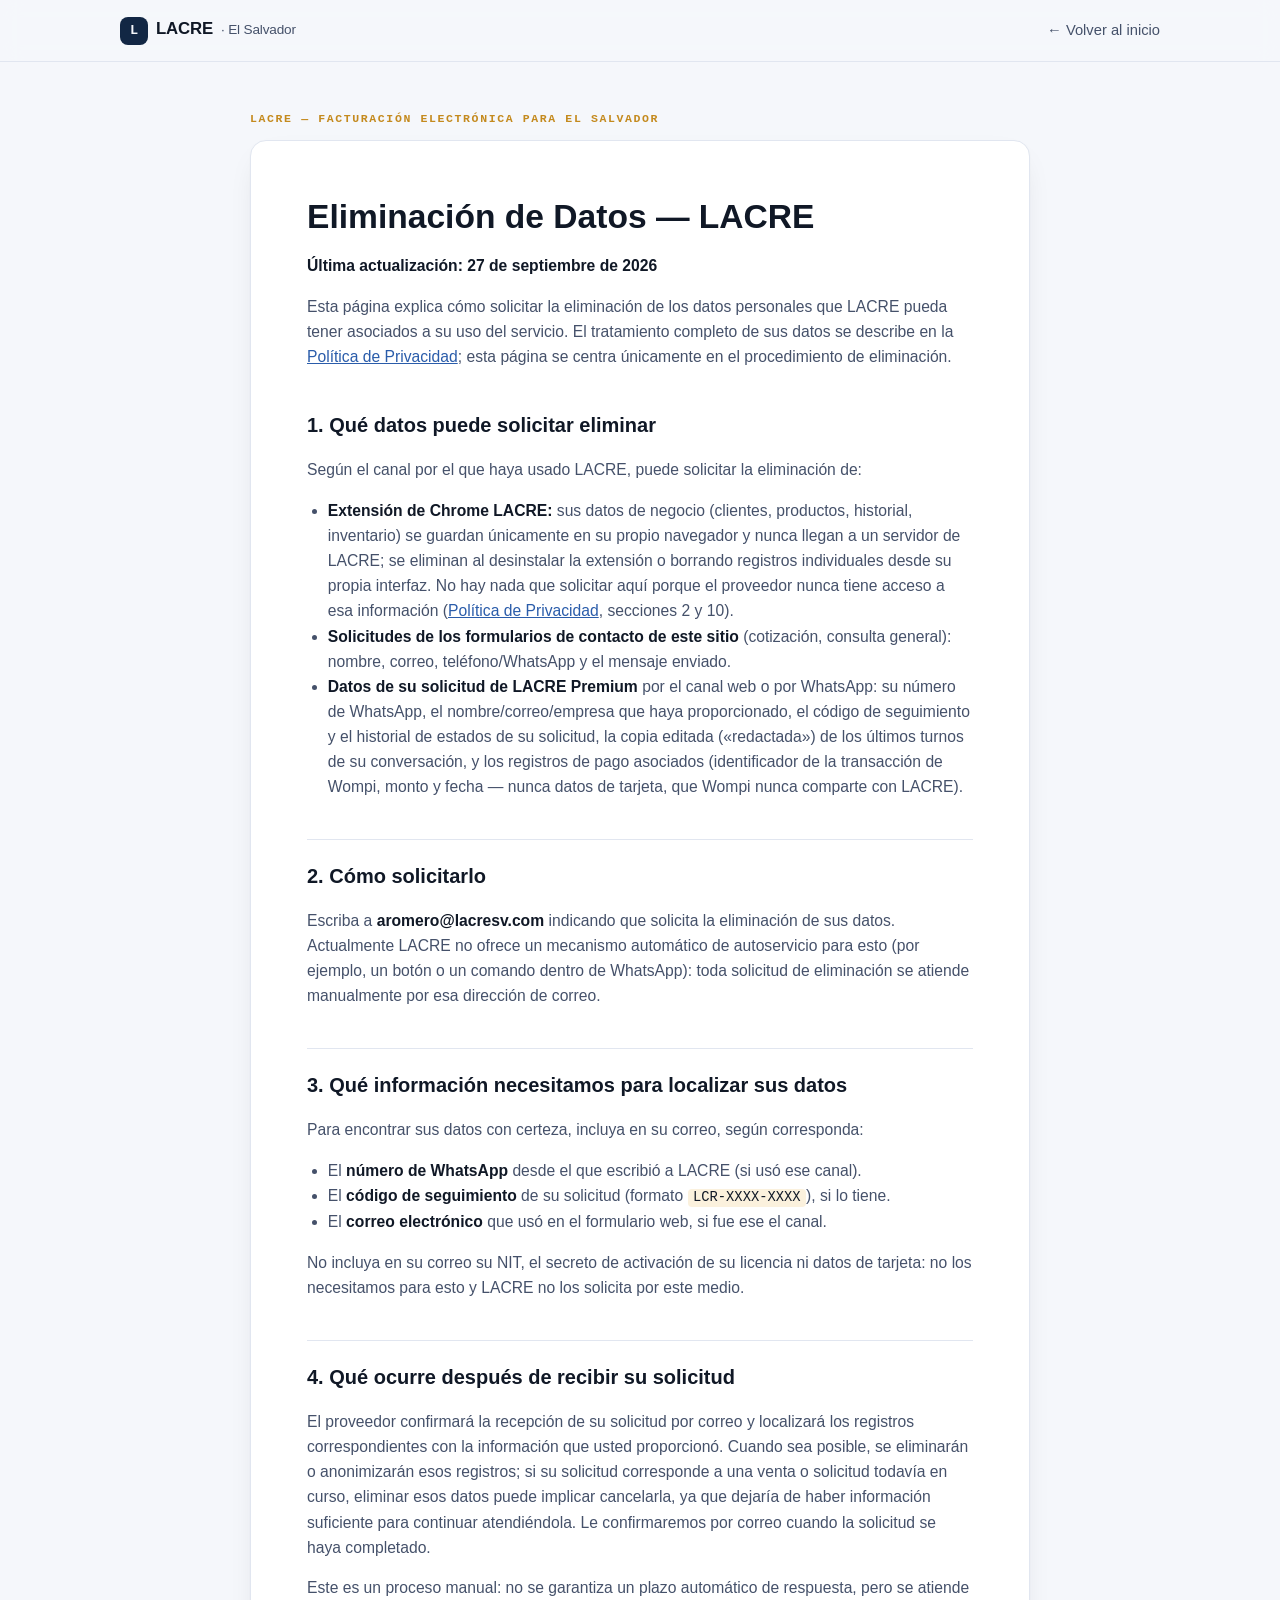
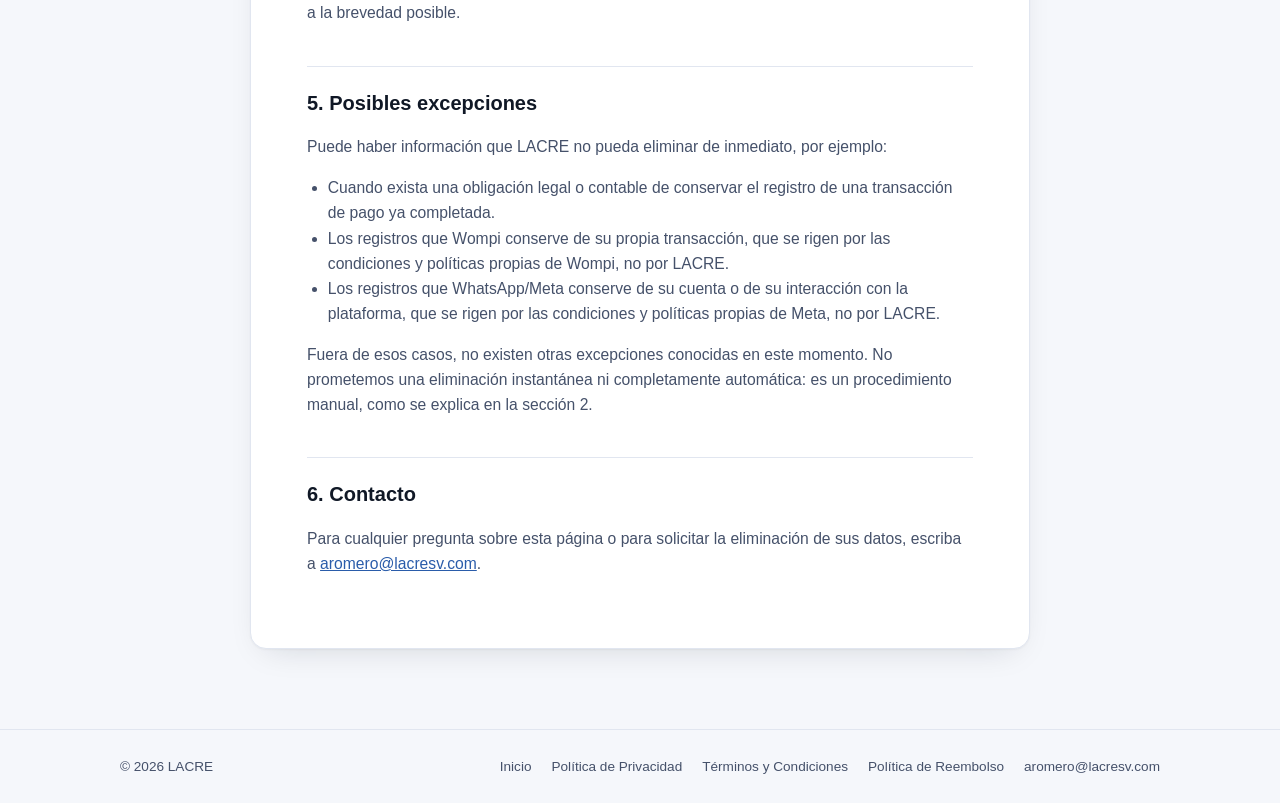
==== eliminacion-datos.html @ b7ddf74a "feat(legal): cubrir automatización comercial por WhatsApp en privacidad/términos y crear /eliminacio" ====
<!DOCTYPE html>
<html lang="es-SV">
<head>
<meta charset="UTF-8">
<meta name="viewport" content="width=device-width, initial-scale=1">
<title>Eliminación de Datos — LACRE</title>
<meta name="description" content="Cómo solicitar la eliminación de los datos personales que LACRE pueda tener asociados a su uso del servicio.">
<meta name="theme-color" content="#122744">
<meta http-equiv="Content-Security-Policy" content="default-src 'none'; style-src 'self' 'unsafe-inline'; img-src 'self' data:; form-action 'none'; base-uri 'none'">
<meta name="referrer" content="strict-origin-when-cross-origin">
<link rel="canonical" href="https://lacresv.com/eliminacion-datos">
<link rel="icon" href="/favicon.ico" sizes="any">
<link rel="icon" type="image/png" sizes="48x48" href="/assets/favicon-48x48.png">
<link rel="icon" type="image/png" sizes="96x96" href="/assets/favicon-96x96.png">
<link rel="icon" type="image/png" sizes="192x192" href="/assets/favicon-192x192.png">
<link rel="apple-touch-icon" href="/assets/apple-touch-icon.png">
<style>
  :root {
    --ink: #101826;
    --ink-soft: #45516A;
    --paper: #F5F7FB;
    --surface: #FFFFFF;
    --border: #E1E6F0;
    --primary: #122744;
    --primary-bright: #2A5CAA;
    --accent: #C48A1E;
    --accent-soft: #FBF1DD;
    --shadow: 0 1px 2px rgba(16, 24, 38, 0.04), 0 12px 32px -16px rgba(16, 24, 38, 0.18);
    --font-sans: -apple-system, BlinkMacSystemFont, "Segoe UI", Roboto, Helvetica, Arial, sans-serif;
    --font-mono: ui-monospace, "SFMono-Regular", Menlo, Consolas, "Liberation Mono", monospace;
  }
  @media (prefers-color-scheme: dark) {
    :root:not([data-theme="light"]) {
      --ink: #E8ECF4;
      --ink-soft: #A9B3C8;
      --paper: #0B1220;
      --surface: #121A2C;
      --border: #26314C;
      --primary: #DCE6F7;
      --primary-bright: #6FA1EA;
      --accent: #E3B65A;
      --accent-soft: #2A2313;
      --shadow: 0 1px 2px rgba(0, 0, 0, 0.3), 0 20px 40px -20px rgba(0, 0, 0, 0.6);
    }
  }
  * { box-sizing: border-box; }
  html { scroll-behavior: smooth; }
  html, body { margin: 0; padding: 0; }
  body {
    background: var(--paper);
    color: var(--ink);
    font-family: var(--font-sans);
    line-height: 1.6;
    -webkit-font-smoothing: antialiased;
  }
  a { color: var(--primary-bright); }

  header {
    position: sticky; top: 0; z-index: 20;
    background: color-mix(in srgb, var(--paper) 88%, transparent);
    backdrop-filter: saturate(140%) blur(10px);
    border-bottom: 1px solid var(--border);
  }
  .nav {
    display: flex; align-items: center; justify-content: space-between;
    gap: 16px; padding-block: 16px; max-width: 1120px; margin: 0 auto;
    padding-inline: clamp(20px, 5vw, 40px);
  }
  .brand {
    display: flex; align-items: baseline; gap: 8px;
    font-weight: 800; font-size: 1.05rem; letter-spacing: -0.01em;
    text-decoration: none; color: var(--ink);
  }
  .brand .mark {
    display: inline-flex; align-items: center; justify-content: center;
    width: 28px; height: 28px; border-radius: 8px;
    background: var(--primary); color: var(--paper);
    font-family: var(--font-mono); font-size: 0.85rem; font-weight: 700; flex: none;
  }
  .brand .tag { color: var(--ink-soft); font-weight: 500; font-size: 0.85rem; }
  .back-link { font-size: 0.92rem; color: var(--ink-soft); text-decoration: none; }
  .back-link:hover { color: var(--ink); }

  .legal-page { padding-block: 48px 80px; }
  .wrap { max-width: 860px; margin: 0 auto; padding-inline: clamp(20px, 5vw, 40px); }
  .eyebrow {
    font-family: var(--font-mono); font-size: 0.72rem; letter-spacing: 0.14em;
    text-transform: uppercase; color: var(--accent); font-weight: 600;
    display: block; margin-bottom: 12px;
  }
  .legal-card {
    background: var(--surface); border: 1px solid var(--border);
    border-radius: 16px; box-shadow: var(--shadow);
    padding: clamp(24px, 5vw, 56px);
  }
  .legal-card h1 { font-size: clamp(1.6rem, 4vw, 2.1rem); line-height: 1.2; margin: 0 0 8px; }
  .legal-card h2 { font-size: 1.25rem; margin: 40px 0 12px; padding-top: 20px; border-top: 1px solid var(--border); }
  .legal-card h2:first-of-type { border-top: none; padding-top: 0; }
  .legal-card p, .legal-card li { color: var(--ink-soft); font-size: 0.98rem; }
  .legal-card strong { color: var(--ink); }
  .legal-card code {
    background: var(--accent-soft); color: var(--ink); border-radius: 4px;
    padding: 0.1em 0.4em; font-family: var(--font-mono); font-size: 0.88em;
  }
  .legal-card table { width: 100%; border-collapse: collapse; margin: 16px 0; }
  .legal-card th, .legal-card td {
    border: 1px solid var(--border); padding: 10px 12px; text-align: left; font-size: 0.92rem;
  }
  .legal-card th { color: var(--ink); background: var(--paper); }
  .legal-card ul, .legal-card ol { padding-left: 1.3em; }
  .legal-card a { color: var(--primary-bright); }

  footer { border-top: 1px solid var(--border); padding-block: 26px; font-size: 0.85rem; color: var(--ink-soft); }
  .footer-inner {
    display: flex; justify-content: space-between; align-items: center;
    gap: 16px; flex-wrap: wrap; max-width: 1120px; margin: 0 auto;
    padding-inline: clamp(20px, 5vw, 40px);
  }
  .footer-links { display: flex; gap: 20px; flex-wrap: wrap; }
  .footer-links a { text-decoration: none; color: var(--ink-soft); }
  .footer-links a:hover { color: var(--ink); }

  @media (max-width: 560px) {
    .legal-card { border-radius: 12px; }
    .brand .tag { display: none; }
  }
</style>
</head>
<body>

<header>
  <div class="nav">
    <a class="brand" href="/">
      <span class="mark">L</span>
      LACRE
      <span class="tag">· El Salvador</span>
    </a>
    <a class="back-link" href="/">← Volver al inicio</a>
  </div>
</header>

<main class="legal-page">
  <div class="wrap">
    <span class="eyebrow">LACRE — Facturación electrónica para El Salvador</span>
    <div class="legal-card">

      <h1>Eliminación de Datos — LACRE</h1>
      <p><strong>Última actualización: 27 de septiembre de 2026</strong></p>

      <p>Esta página explica cómo solicitar la eliminación de los datos personales que LACRE pueda tener asociados a su uso del servicio. El tratamiento completo de sus datos se describe en la <a href="/privacidad">Política de Privacidad</a>; esta página se centra únicamente en el procedimiento de eliminación.</p>

      <h2>1. Qué datos puede solicitar eliminar</h2>
      <p>Según el canal por el que haya usado LACRE, puede solicitar la eliminación de:</p>
      <ul>
        <li><strong>Extensión de Chrome LACRE:</strong> sus datos de negocio (clientes, productos, historial, inventario) se guardan únicamente en su propio navegador y nunca llegan a un servidor de LACRE; se eliminan al desinstalar la extensión o borrando registros individuales desde su propia interfaz. No hay nada que solicitar aquí porque el proveedor nunca tiene acceso a esa información (<a href="/privacidad">Política de Privacidad</a>, secciones 2 y 10).</li>
        <li><strong>Solicitudes de los formularios de contacto de este sitio</strong> (cotización, consulta general): nombre, correo, teléfono/WhatsApp y el mensaje enviado.</li>
        <li><strong>Datos de su solicitud de LACRE Premium</strong> por el canal web o por WhatsApp: su número de WhatsApp, el nombre/correo/empresa que haya proporcionado, el código de seguimiento y el historial de estados de su solicitud, la copia editada («redactada») de los últimos turnos de su conversación, y los registros de pago asociados (identificador de la transacción de Wompi, monto y fecha — nunca datos de tarjeta, que Wompi nunca comparte con LACRE).</li>
      </ul>

      <h2>2. Cómo solicitarlo</h2>
      <p>Escriba a <strong>aromero@lacresv.com</strong> indicando que solicita la eliminación de sus datos. Actualmente LACRE no ofrece un mecanismo automático de autoservicio para esto (por ejemplo, un botón o un comando dentro de WhatsApp): toda solicitud de eliminación se atiende manualmente por esa dirección de correo.</p>

      <h2>3. Qué información necesitamos para localizar sus datos</h2>
      <p>Para encontrar sus datos con certeza, incluya en su correo, según corresponda:</p>
      <ul>
        <li>El <strong>número de WhatsApp</strong> desde el que escribió a LACRE (si usó ese canal).</li>
        <li>El <strong>código de seguimiento</strong> de su solicitud (formato <code>LCR-XXXX-XXXX</code>), si lo tiene.</li>
        <li>El <strong>correo electrónico</strong> que usó en el formulario web, si fue ese el canal.</li>
      </ul>
      <p>No incluya en su correo su NIT, el secreto de activación de su licencia ni datos de tarjeta: no los necesitamos para esto y LACRE no los solicita por este medio.</p>

      <h2>4. Qué ocurre después de recibir su solicitud</h2>
      <p>El proveedor confirmará la recepción de su solicitud por correo y localizará los registros correspondientes con la información que usted proporcionó. Cuando sea posible, se eliminarán o anonimizarán esos registros; si su solicitud corresponde a una venta o solicitud todavía en curso, eliminar esos datos puede implicar cancelarla, ya que dejaría de haber información suficiente para continuar atendiéndola. Le confirmaremos por correo cuando la solicitud se haya completado.</p>
      <p>Este es un proceso manual: no se garantiza un plazo automático de respuesta, pero se atiende a la brevedad posible.</p>

      <h2>5. Posibles excepciones</h2>
      <p>Puede haber información que LACRE no pueda eliminar de inmediato, por ejemplo:</p>
      <ul>
        <li>Cuando exista una obligación legal o contable de conservar el registro de una transacción de pago ya completada.</li>
        <li>Los registros que Wompi conserve de su propia transacción, que se rigen por las condiciones y políticas propias de Wompi, no por LACRE.</li>
        <li>Los registros que WhatsApp/Meta conserve de su cuenta o de su interacción con la plataforma, que se rigen por las condiciones y políticas propias de Meta, no por LACRE.</li>
      </ul>
      <p>Fuera de esos casos, no existen otras excepciones conocidas en este momento. No prometemos una eliminación instantánea ni completamente automática: es un procedimiento manual, como se explica en la sección 2.</p>

      <h2>6. Contacto</h2>
      <p>Para cualquier pregunta sobre esta página o para solicitar la eliminación de sus datos, escriba a <a href="mailto:aromero@lacresv.com">aromero@lacresv.com</a>.</p>

    </div>
  </div>
</main>

<footer>
  <div class="footer-inner">
    <span>© 2026 LACRE</span>
    <div class="footer-links">
      <a href="/">Inicio</a>
      <a href="/privacidad">Política de Privacidad</a>
      <a href="/terminos">Términos y Condiciones</a>
      <a href="/reembolso">Política de Reembolso</a>
      <a href="mailto:aromero@lacresv.com">aromero@lacresv.com</a>
    </div>
  </div>
</footer>

</body>
</html>
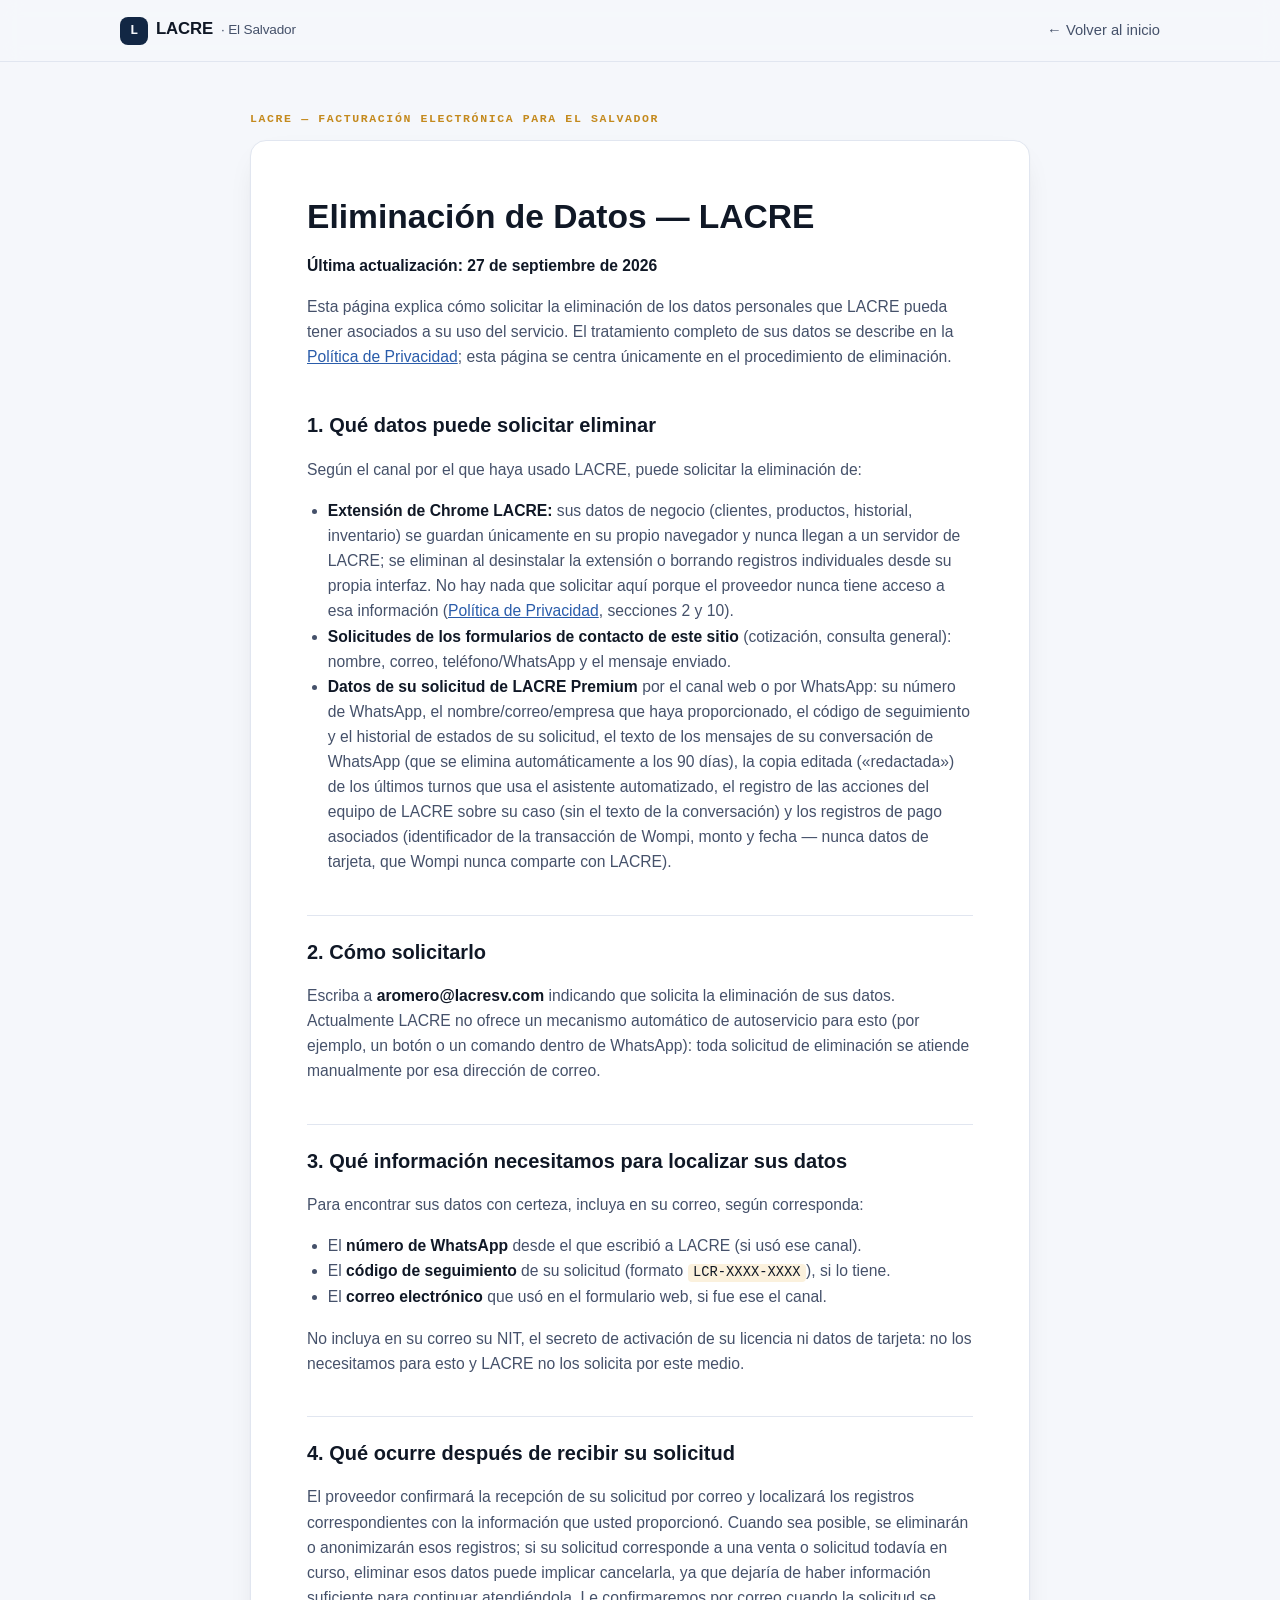
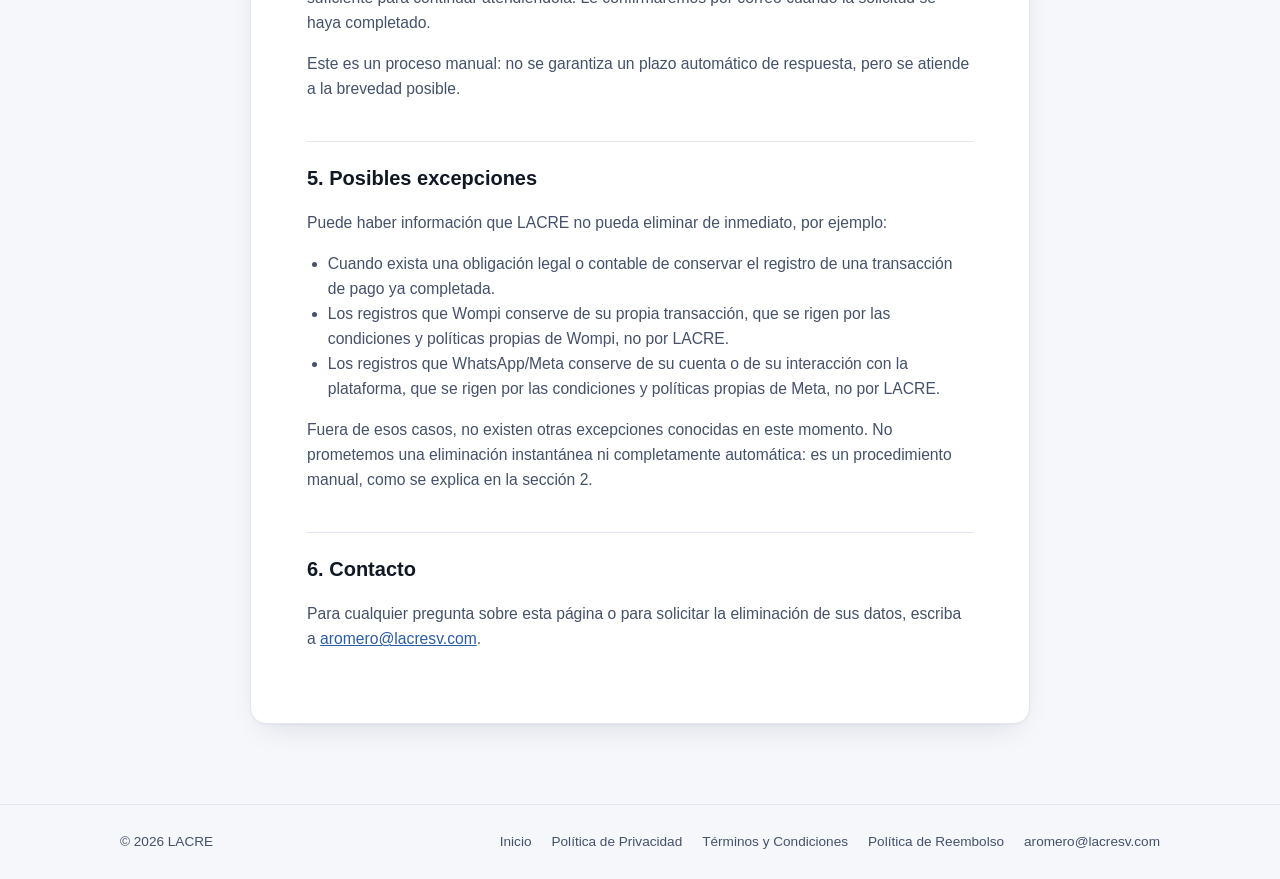
==== commit 08ad7da3: "docs(privacidad): politica actualizada para el Centro de Atencion (Fase 2 / 2.1) -- BORRADOR NO PUBL" ====
--- a/eliminacion-datos.html
+++ b/eliminacion-datos.html
@@ -154,7 +154,7 @@
       <ul>
         <li><strong>Extensión de Chrome LACRE:</strong> sus datos de negocio (clientes, productos, historial, inventario) se guardan únicamente en su propio navegador y nunca llegan a un servidor de LACRE; se eliminan al desinstalar la extensión o borrando registros individuales desde su propia interfaz. No hay nada que solicitar aquí porque el proveedor nunca tiene acceso a esa información (<a href="/privacidad">Política de Privacidad</a>, secciones 2 y 10).</li>
         <li><strong>Solicitudes de los formularios de contacto de este sitio</strong> (cotización, consulta general): nombre, correo, teléfono/WhatsApp y el mensaje enviado.</li>
-        <li><strong>Datos de su solicitud de LACRE Premium</strong> por el canal web o por WhatsApp: su número de WhatsApp, el nombre/correo/empresa que haya proporcionado, el código de seguimiento y el historial de estados de su solicitud, la copia editada («redactada») de los últimos turnos de su conversación, y los registros de pago asociados (identificador de la transacción de Wompi, monto y fecha — nunca datos de tarjeta, que Wompi nunca comparte con LACRE).</li>
+        <li><strong>Datos de su solicitud de LACRE Premium</strong> por el canal web o por WhatsApp: su número de WhatsApp, el nombre/correo/empresa que haya proporcionado, el código de seguimiento y el historial de estados de su solicitud, el texto de los mensajes de su conversación de WhatsApp (que se elimina automáticamente a los 90 días), la copia editada («redactada») de los últimos turnos que usa el asistente automatizado, el registro de las acciones del equipo de LACRE sobre su caso (sin el texto de la conversación) y los registros de pago asociados (identificador de la transacción de Wompi, monto y fecha — nunca datos de tarjeta, que Wompi nunca comparte con LACRE).</li>
       </ul>
 
       <h2>2. Cómo solicitarlo</h2>
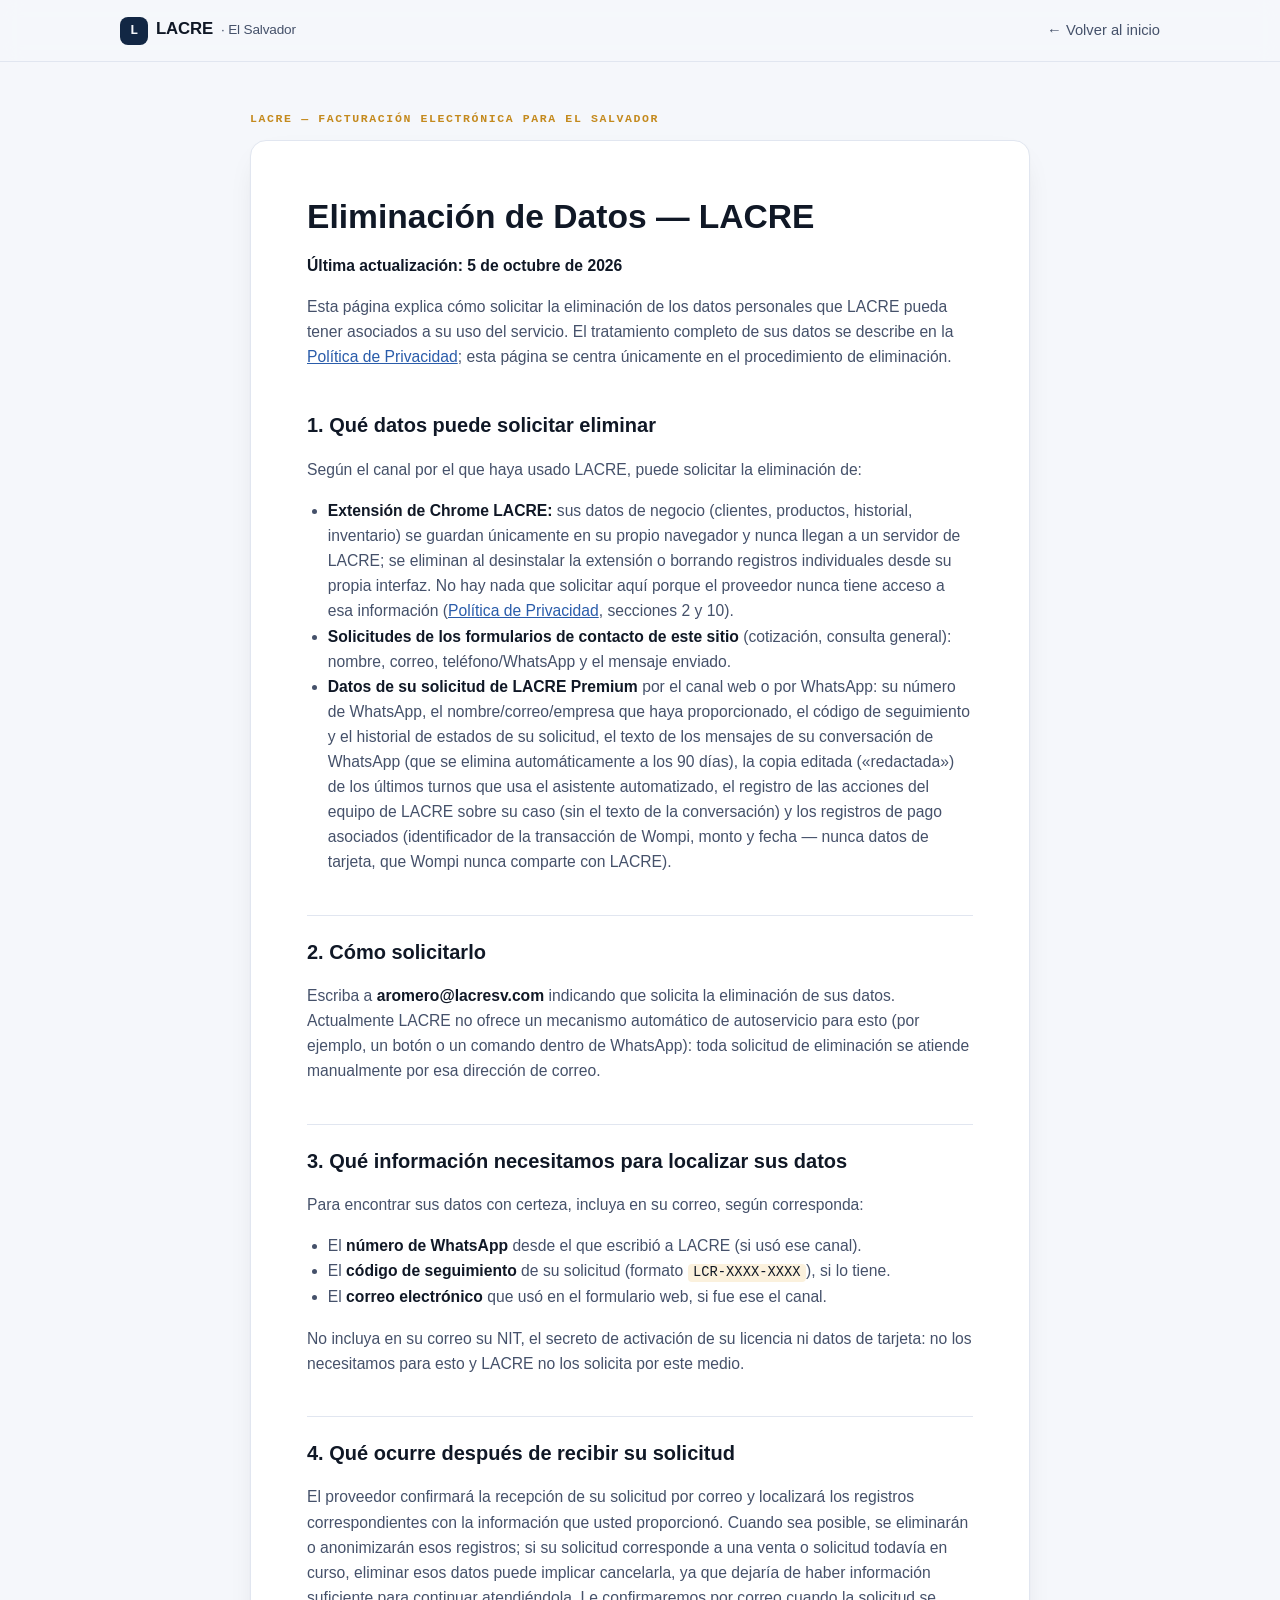
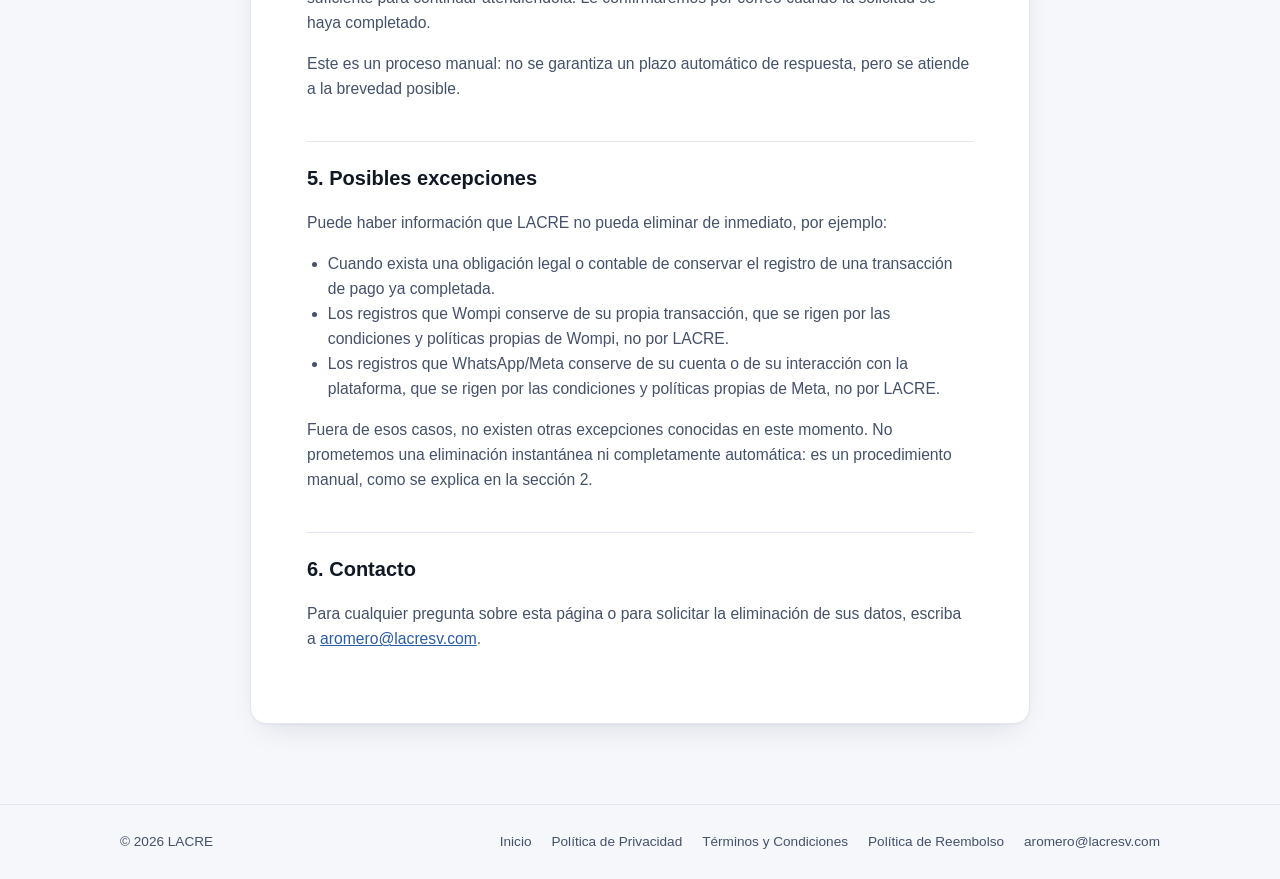
==== commit 579780b2: "docs(privacidad): politica de privacidad actualizada para el Centro de Atencion (5 de octubre de 202" ====
--- a/eliminacion-datos.html
+++ b/eliminacion-datos.html
@@ -145,7 +145,7 @@
     <div class="legal-card">
 
       <h1>Eliminación de Datos — LACRE</h1>
-      <p><strong>Última actualización: 27 de septiembre de 2026</strong></p>
+      <p><strong>Última actualización: 5 de octubre de 2026</strong></p>
 
       <p>Esta página explica cómo solicitar la eliminación de los datos personales que LACRE pueda tener asociados a su uso del servicio. El tratamiento completo de sus datos se describe en la <a href="/privacidad">Política de Privacidad</a>; esta página se centra únicamente en el procedimiento de eliminación.</p>
 
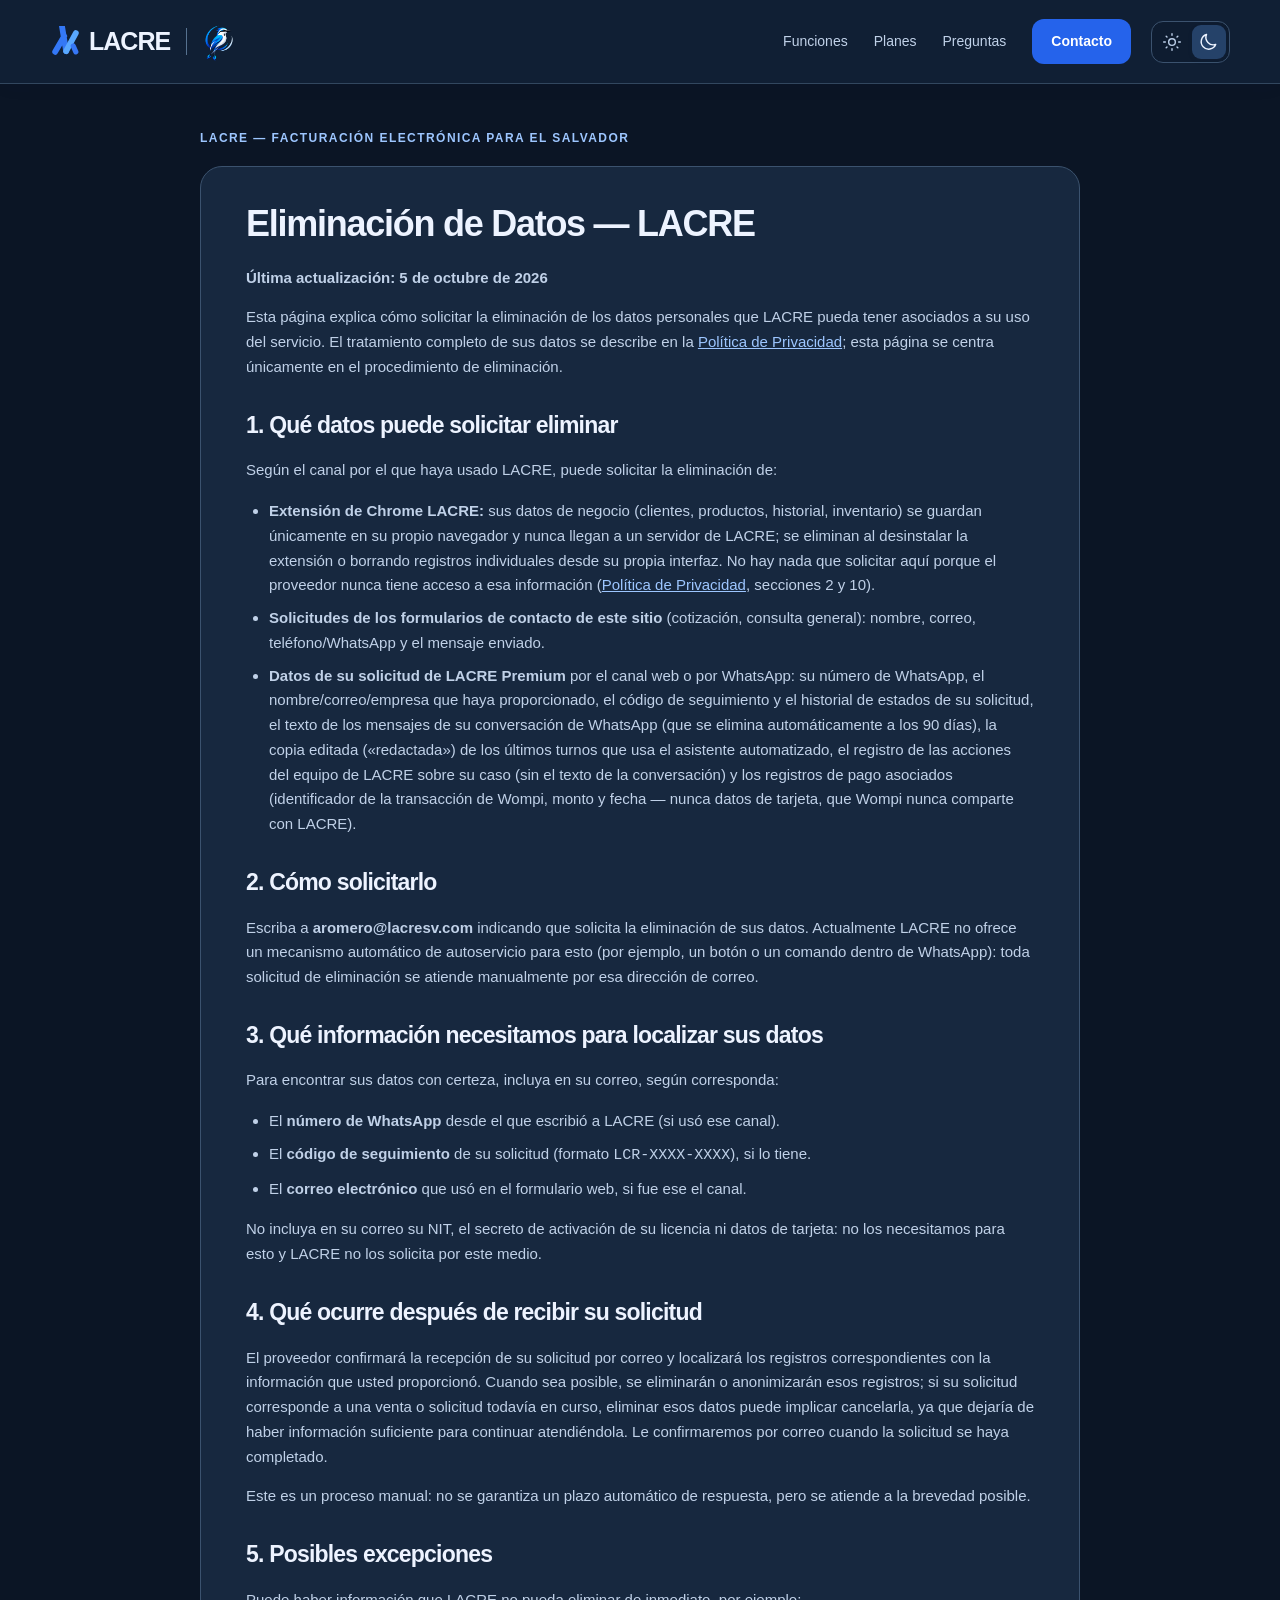
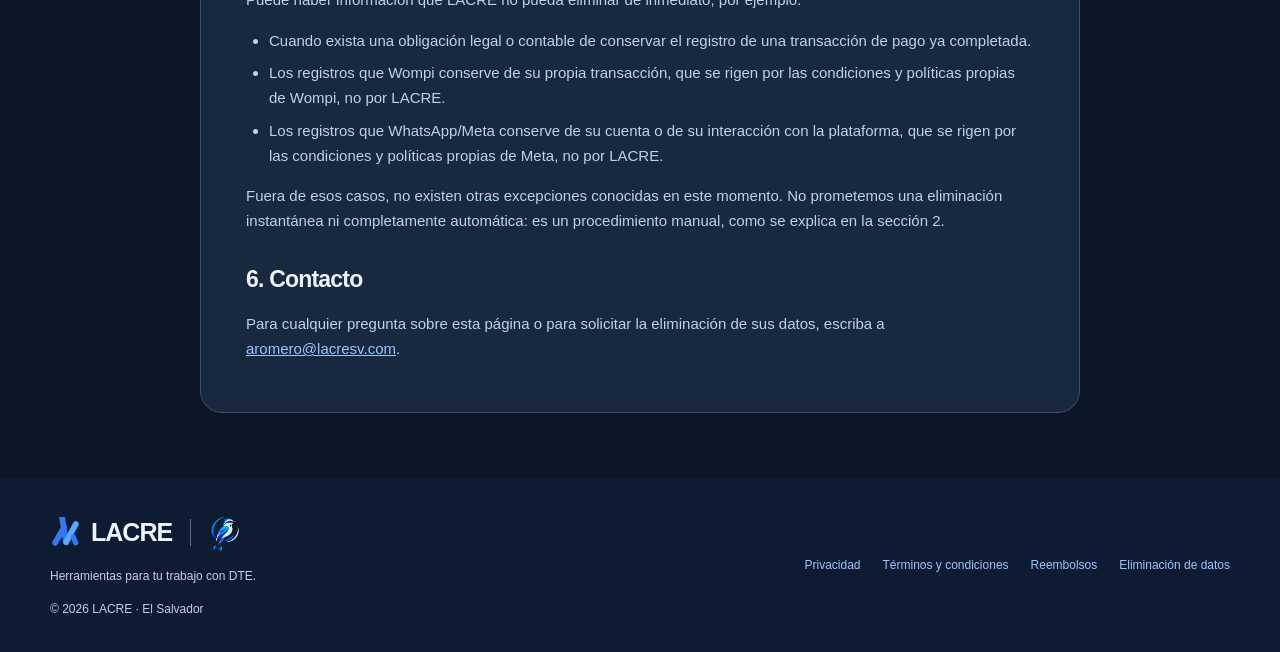
==== commit 3328197d: "Redesign LACRE website and add WhatsApp consultation continuation" ====
--- a/eliminacion-datos.html
+++ b/eliminacion-datos.html
@@ -1,12 +1,10 @@
-<!DOCTYPE html>
-<html lang="es-SV">
-<head>
+<!doctype html><html lang="es-SV" data-theme="dark"><head>
 <meta charset="UTF-8">
 <meta name="viewport" content="width=device-width, initial-scale=1">
 <title>Eliminación de Datos — LACRE</title>
 <meta name="description" content="Cómo solicitar la eliminación de los datos personales que LACRE pueda tener asociados a su uso del servicio.">
 <meta name="theme-color" content="#122744">
-<meta http-equiv="Content-Security-Policy" content="default-src 'none'; style-src 'self' 'unsafe-inline'; img-src 'self' data:; form-action 'none'; base-uri 'none'">
+
 <meta name="referrer" content="strict-origin-when-cross-origin">
 <link rel="canonical" href="https://lacresv.com/eliminacion-datos">
 <link rel="icon" href="/favicon.ico" sizes="any">
@@ -14,132 +12,10 @@
 <link rel="icon" type="image/png" sizes="96x96" href="/assets/favicon-96x96.png">
 <link rel="icon" type="image/png" sizes="192x192" href="/assets/favicon-192x192.png">
 <link rel="apple-touch-icon" href="/assets/apple-touch-icon.png">
-<style>
-  :root {
-    --ink: #101826;
-    --ink-soft: #45516A;
-    --paper: #F5F7FB;
-    --surface: #FFFFFF;
-    --border: #E1E6F0;
-    --primary: #122744;
-    --primary-bright: #2A5CAA;
-    --accent: #C48A1E;
-    --accent-soft: #FBF1DD;
-    --shadow: 0 1px 2px rgba(16, 24, 38, 0.04), 0 12px 32px -16px rgba(16, 24, 38, 0.18);
-    --font-sans: -apple-system, BlinkMacSystemFont, "Segoe UI", Roboto, Helvetica, Arial, sans-serif;
-    --font-mono: ui-monospace, "SFMono-Regular", Menlo, Consolas, "Liberation Mono", monospace;
-  }
-  @media (prefers-color-scheme: dark) {
-    :root:not([data-theme="light"]) {
-      --ink: #E8ECF4;
-      --ink-soft: #A9B3C8;
-      --paper: #0B1220;
-      --surface: #121A2C;
-      --border: #26314C;
-      --primary: #DCE6F7;
-      --primary-bright: #6FA1EA;
-      --accent: #E3B65A;
-      --accent-soft: #2A2313;
-      --shadow: 0 1px 2px rgba(0, 0, 0, 0.3), 0 20px 40px -20px rgba(0, 0, 0, 0.6);
-    }
-  }
-  * { box-sizing: border-box; }
-  html { scroll-behavior: smooth; }
-  html, body { margin: 0; padding: 0; }
-  body {
-    background: var(--paper);
-    color: var(--ink);
-    font-family: var(--font-sans);
-    line-height: 1.6;
-    -webkit-font-smoothing: antialiased;
-  }
-  a { color: var(--primary-bright); }
 
-  header {
-    position: sticky; top: 0; z-index: 20;
-    background: color-mix(in srgb, var(--paper) 88%, transparent);
-    backdrop-filter: saturate(140%) blur(10px);
-    border-bottom: 1px solid var(--border);
-  }
-  .nav {
-    display: flex; align-items: center; justify-content: space-between;
-    gap: 16px; padding-block: 16px; max-width: 1120px; margin: 0 auto;
-    padding-inline: clamp(20px, 5vw, 40px);
-  }
-  .brand {
-    display: flex; align-items: baseline; gap: 8px;
-    font-weight: 800; font-size: 1.05rem; letter-spacing: -0.01em;
-    text-decoration: none; color: var(--ink);
-  }
-  .brand .mark {
-    display: inline-flex; align-items: center; justify-content: center;
-    width: 28px; height: 28px; border-radius: 8px;
-    background: var(--primary); color: var(--paper);
-    font-family: var(--font-mono); font-size: 0.85rem; font-weight: 700; flex: none;
-  }
-  .brand .tag { color: var(--ink-soft); font-weight: 500; font-size: 0.85rem; }
-  .back-link { font-size: 0.92rem; color: var(--ink-soft); text-decoration: none; }
-  .back-link:hover { color: var(--ink); }
 
-  .legal-page { padding-block: 48px 80px; }
-  .wrap { max-width: 860px; margin: 0 auto; padding-inline: clamp(20px, 5vw, 40px); }
-  .eyebrow {
-    font-family: var(--font-mono); font-size: 0.72rem; letter-spacing: 0.14em;
-    text-transform: uppercase; color: var(--accent); font-weight: 600;
-    display: block; margin-bottom: 12px;
-  }
-  .legal-card {
-    background: var(--surface); border: 1px solid var(--border);
-    border-radius: 16px; box-shadow: var(--shadow);
-    padding: clamp(24px, 5vw, 56px);
-  }
-  .legal-card h1 { font-size: clamp(1.6rem, 4vw, 2.1rem); line-height: 1.2; margin: 0 0 8px; }
-  .legal-card h2 { font-size: 1.25rem; margin: 40px 0 12px; padding-top: 20px; border-top: 1px solid var(--border); }
-  .legal-card h2:first-of-type { border-top: none; padding-top: 0; }
-  .legal-card p, .legal-card li { color: var(--ink-soft); font-size: 0.98rem; }
-  .legal-card strong { color: var(--ink); }
-  .legal-card code {
-    background: var(--accent-soft); color: var(--ink); border-radius: 4px;
-    padding: 0.1em 0.4em; font-family: var(--font-mono); font-size: 0.88em;
-  }
-  .legal-card table { width: 100%; border-collapse: collapse; margin: 16px 0; }
-  .legal-card th, .legal-card td {
-    border: 1px solid var(--border); padding: 10px 12px; text-align: left; font-size: 0.92rem;
-  }
-  .legal-card th { color: var(--ink); background: var(--paper); }
-  .legal-card ul, .legal-card ol { padding-left: 1.3em; }
-  .legal-card a { color: var(--primary-bright); }
-
-  footer { border-top: 1px solid var(--border); padding-block: 26px; font-size: 0.85rem; color: var(--ink-soft); }
-  .footer-inner {
-    display: flex; justify-content: space-between; align-items: center;
-    gap: 16px; flex-wrap: wrap; max-width: 1120px; margin: 0 auto;
-    padding-inline: clamp(20px, 5vw, 40px);
-  }
-  .footer-links { display: flex; gap: 20px; flex-wrap: wrap; }
-  .footer-links a { text-decoration: none; color: var(--ink-soft); }
-  .footer-links a:hover { color: var(--ink); }
-
-  @media (max-width: 560px) {
-    .legal-card { border-radius: 12px; }
-    .brand .tag { display: none; }
-  }
-</style>
-</head>
-<body>
-
-<header>
-  <div class="nav">
-    <a class="brand" href="/">
-      <span class="mark">L</span>
-      LACRE
-      <span class="tag">· El Salvador</span>
-    </a>
-    <a class="back-link" href="/">← Volver al inicio</a>
-  </div>
-</header>
-
-<main class="legal-page">
+<meta http-equiv="Content-Security-Policy" content="default-src 'none'; script-src 'self'; style-src 'self'; img-src 'self' data:; connect-src https://lacre-contacto.panel-dte-oauth.workers.dev https://lacre-ventas.panel-dte-oauth.workers.dev; form-action 'self'; base-uri 'none'">
+<link rel="stylesheet" href="/assets/lacre-site.css"></head><body><header><div class="wrap nav"><a class="brand" href="/"><img class="brand-mark" src="/assets/lacre-mark.svg" alt=""><span>LACRE</span><span class="brand-divider" aria-hidden="true"></span><img class="brand-bird" src="/assets/torogoz.png" alt="Torogoz, identidad salvadoreña de LACRE"></a><nav aria-label="Principal"><a href="/#funciones">Funciones</a><a href="/#planes">Planes</a><a href="/#preguntas">Preguntas</a><a class="btn small" href="/#contacto">Contacto</a></nav><div class="theme-controls" role="group" aria-label="Tema de la página"><button type="button" data-theme-choice="light" aria-label="Tema claro" title="Tema claro" aria-pressed="true"><svg viewBox="0 0 24 24" fill="none" stroke="currentColor" stroke-width="1.7" stroke-linecap="round" stroke-linejoin="round" aria-hidden="true"><circle cx="12" cy="12" r="4"/><path d="M12 2v2M12 20v2M2 12h2M20 12h2M5 5l1 1M18 18l1 1M5 19l1-1M18 6l1-1"/></svg></button><button type="button" data-theme-choice="dark" aria-label="Tema oscuro" title="Tema oscuro" aria-pressed="false"><svg viewBox="0 0 24 24" fill="none" stroke="currentColor" stroke-width="1.7" stroke-linecap="round" stroke-linejoin="round" aria-hidden="true"><path d="M20 15A9 9 0 0 1 9 3a9 9 0 1 0 11 12Z"/></svg></button></div></div></header><main class="legal-page">
   <div class="wrap">
     <span class="eyebrow">LACRE — Facturación electrónica para El Salvador</span>
     <div class="legal-card">
@@ -187,20 +63,4 @@
 
     </div>
   </div>
-</main>
-
-<footer>
-  <div class="footer-inner">
-    <span>© 2026 LACRE</span>
-    <div class="footer-links">
-      <a href="/">Inicio</a>
-      <a href="/privacidad">Política de Privacidad</a>
-      <a href="/terminos">Términos y Condiciones</a>
-      <a href="/reembolso">Política de Reembolso</a>
-      <a href="mailto:aromero@lacresv.com">aromero@lacresv.com</a>
-    </div>
-  </div>
-</footer>
-
-</body>
-</html>
+</main><footer><div class="wrap foot"><a class="brand" href="/"><img class="brand-mark" src="/assets/lacre-mark.svg" alt=""><span>LACRE</span><span class="brand-divider" aria-hidden="true"></span><img class="brand-bird" src="/assets/torogoz.png" alt="Torogoz de LACRE"></a><p>Herramientas para tu trabajo con DTE.</p><nav aria-label="Información legal"><a href="/privacidad">Privacidad</a><a href="/terminos">Términos y condiciones</a><a href="/reembolso">Reembolsos</a><a href="/eliminacion-datos">Eliminación de datos</a></nav><small>© 2026 LACRE · El Salvador</small></div></footer><script src="/assets/lacre-ui.js" defer></script></body></html>
--- a/assets/lacre-site.css
+++ b/assets/lacre-site.css
@@ -0,0 +1,11 @@
+*{box-sizing:border-box}html{scroll-behavior:smooth}body{margin:0;font:16px/1.65 'Segoe UI',Arial,sans-serif;color:#17314f;background:#f5f8fd}a{color:#2057bc}img{max-width:100%}button,input,textarea{font:inherit}h1,h2,h3,p{margin-top:0}h1,h2,h3{line-height:1.2;letter-spacing:-.035em}h2{font-size:36px}h3{font-size:21px}a,button,input,textarea{outline-offset:4px}a:focus-visible,button:focus-visible,input:focus-visible,textarea:focus-visible{outline:3px solid #1769ee}[hidden]{display:none!important}.wrap{width:min(1180px,calc(100% - 48px));margin:auto}header{background:#fff;border-bottom:1px solid #dbe4f1}.nav{display:flex;align-items:center;justify-content:space-between;padding:19px 0;gap:25px}.brand{display:flex;align-items:center;gap:10px;font-size:25px;font-weight:800;text-decoration:none;color:#17314f;letter-spacing:-1px}.brand img{width:32px;height:32px}.nav nav{display:flex;gap:26px;align-items:center}.nav nav>a:not(.btn){color:#3c526e;text-decoration:none;font-size:14px}.btn{display:inline-flex;justify-content:center;align-items:center;gap:9px;border:1px solid transparent;border-radius:12px;background:#2563eb;color:#fff;padding:13px 22px;font-weight:650;font-size:14px;text-decoration:none;cursor:pointer}.btn.small{padding:10px 18px}.btn.secondary{background:#eaf1ff;color:#17499c;border-color:#cbdcf7}.btn.whatsapp{background:#e4f6ef;color:#176045;border-color:#abdac8}.btn svg{width:20px;height:20px}.hero{background:radial-gradient(ellipse at 95% 0%,#234e8c,transparent 65%),#0d1c32;color:#fff;padding:64px 0 72px}.hero-grid{display:grid;grid-template-columns:1fr 1.1fr;gap:48px;align-items:center}.eyebrow{font-size:12px;letter-spacing:.12em;text-transform:uppercase;font-weight:700;color:#2155ad;margin-bottom:14px}.hero .eyebrow{color:#b6d2ff}.hero h1{font-size:clamp(38px,4.2vw,58px);margin-bottom:22px;line-height:1.09}.hero h1 span{color:#93beff}.hero .lede{color:#dae5f5;font-size:18px;max-width:470px}.actions{display:flex;gap:12px;flex-wrap:wrap;margin-top:26px}.hero-note{font-size:13px;color:#c0d1e8;margin-top:23px;max-width:470px}.preview{position:relative;padding-bottom:43px}.preview>img{border-radius:18px;border:1px solid #4a6690;box-shadow:0 20px 45px #0005;display:block}.mascot{display:flex;align-items:center;gap:8px;position:absolute;right:14px;bottom:0;background:#1b3457;border:1px solid #6680a5;border-radius:15px;padding:4px 18px 4px 5px;font-size:12px;color:#e7f0ff}.mascot img{width:80px;height:80px;object-fit:contain}.mascot strong{display:block;font-size:14px}section{padding:68px 0;scroll-margin-top:20px}.section-title{max-width:650px;margin-bottom:28px}.section-title p{color:#526883}.features{display:grid;grid-template-columns:repeat(4,1fr);gap:17px}.card{border:1px solid #d4dfed;background:#fff;border-radius:21px;padding:25px}.card p{font-size:14px;color:#526883;margin-bottom:0}.badge{display:grid;place-items:center;width:44px;height:44px;border-radius:13px;background:#e8f0ff;color:#2057bc;margin-bottom:19px}.badge svg{width:25px;height:25px}.card:nth-child(2) .badge{background:#e4f6ef;color:#176045}.card:nth-child(3) .badge{background:#f1eaff;color:#6a3dba}.card:nth-child(4) .badge{background:#fff1db;color:#8b580e}.workflow{margin-top:24px;border-left:3px solid #2563eb;padding:9px 20px;color:#475e7a;font-size:14px}.plans-bg{background:#eaf1fc}.plans{display:grid;grid-template-columns:1fr 1fr;gap:24px;max-width:950px}.plan{padding:30px}.plan.premium{border:2px solid #2563eb}.plan .price{font-size:42px;font-weight:800;letter-spacing:-1px;margin:14px 0 0}.plan .caption{font-size:13px;color:#526883}.plan ul{padding-left:20px;margin:23px 0;color:#3e5571;font-size:14px}.plan li{margin:9px 0}.trial{font-size:14px;color:#3e5571;margin:24px 0 0}.faq{max-width:900px}details{background:#fff;border:1px solid #d4dfed;border-radius:14px;margin:11px 0;padding:17px 21px}summary{font-weight:650;cursor:pointer}details p{color:#526883;margin:14px 0 0;font-size:14px}.contact-grid{display:grid;grid-template-columns:.8fr 1.2fr;gap:60px;align-items:start}.contact-copy p{color:#526883}.contact-copy .btn{margin-bottom:15px}.contact-copy>a:not(.btn){display:block;font-size:14px}.contact-icon{width:52px;height:52px;background:#e8f0ff;border-radius:15px;display:grid;place-items:center;color:#2057bc;margin-bottom:20px}.contact-icon svg{width:28px;height:28px}.contact-card{padding:27px;background:white;border:1px solid #d4dfed;border-radius:22px;box-shadow:0 18px 40px #17314f09}fieldset{border:0;padding:0;margin:0}legend{font-size:15px;font-weight:700;margin-bottom:12px}.tipos-opciones{display:grid;grid-template-columns:repeat(3,1fr);gap:7px}.tipo-op{position:relative;border:1px solid #c4d2e6;border-radius:10px;display:flex;align-items:center;justify-content:center;padding:11px 8px;font-size:12px;font-weight:650;text-align:center;line-height:1.4;cursor:pointer}.tipo-op input{position:absolute;opacity:0}.tipo-op:has(input:checked){background:#eaf1ff;border-color:#2563eb;color:#17499c}.tipo-op:focus-within{outline:3px solid #1769ee;outline-offset:2px}.tipos{margin-bottom:22px}.form-fields{display:grid;grid-template-columns:1fr 1fr;gap:15px}.campo{min-width:0}.campo label,.campo legend{display:block;font-size:13px;font-weight:600;margin-bottom:6px;letter-spacing:0}.req{color:#526883;font-size:11px;font-weight:400}.campo input:not([type=radio]),.campo textarea{display:block;width:100%;border:1px solid #bacbe1;border-radius:10px;background:#f8faff;color:#17314f;padding:9px 11px;min-height:42px}.campo textarea{resize:vertical;min-height:90px}.campo-ayuda{font-size:11px;color:#526883;margin:5px 0 0;line-height:1.5}.campo-fila{display:grid;grid-template-columns:1fr 1fr;gap:15px;grid-column:1/-1}.wide{grid-column:1/-1}.radio-linea{display:inline-flex!important;align-items:center;gap:5px;margin-right:12px;font-weight:400!important}.aviso-privacidad{font-size:12px;color:#526883;margin:17px 0}.btn-form{width:100%}.solo-lectores,.hp{position:absolute;width:1px;height:1px;overflow:hidden;clip-path:inset(50%)}footer{background:#0d1c32;color:#c0d1e8;padding:34px 0}.foot{display:grid;grid-template-columns:1fr auto;gap:13px 30px}.foot .brand{color:#fff}.foot p,.foot small{font-size:12px;margin:0}.foot nav{grid-column:2;grid-row:1/4;display:flex;flex-wrap:wrap;align-items:center;justify-content:flex-end;gap:12px 22px;max-width:550px}.foot nav a{color:#c0d1e8;font-size:12px;text-decoration:none}.legal-page{padding:40px 0 65px}.legal-page .wrap{max-width:880px}.legal-card{background:#fff;border:1px solid #d4dfed;padding:35px 45px;border-radius:22px;margin-top:16px}.legal-card h1{font-size:36px}.legal-card h2{font-size:23px;margin-top:32px}.legal-card h3{font-size:19px;margin-top:24px}.legal-card p,.legal-card li{font-size:15px;color:#3e5571;overflow-wrap:anywhere}.legal-card table{display:block;max-width:100%;overflow:auto;font-size:13px}.legal-card td,.legal-card th{padding:10px;border-bottom:1px solid #d4dfed}.mock-note{background:#eaf1ff;color:#17499c;text-align:center;padding:6px 15px;font-size:11px}.preview-status{font-size:12px;color:#17499c;padding-top:12px}@media(max-width:900px){.hero-grid{grid-template-columns:1fr;gap:35px}.preview{max-width:680px}.features{grid-template-columns:1fr 1fr}.contact-grid{gap:30px;grid-template-columns:1fr}.contact-copy{max-width:650px}.nav nav{gap:15px}.hero h1{max-width:670px}.contact-card{max-width:700px}.foot{display:flex;flex-direction:column}.foot nav{justify-content:flex-start}}@media(max-width:540px){.wrap{width:calc(100% - 36px)}.nav nav>a:not(.btn){display:none}.nav{padding:15px 0}.hero{padding:40px 0}.hero h1{font-size:39px}.hero .lede{font-size:16px}.hero-note{font-size:12px}h2{font-size:29px}section{padding:43px 0}.features,.plans{grid-template-columns:1fr}.features{gap:12px}.features .card{display:grid;grid-template-columns:42px 1fr;gap:0 15px;padding:20px}.features .badge{grid-row:1/3;margin:0}.features h3{margin-bottom:7px;font-size:19px}.features p{grid-column:2}.contact-card{padding:20px}.form-fields{grid-template-columns:1fr}.wide,.campo-fila{grid-column:1}.tipos-opciones{gap:5px}.tipo-op{font-size:11px;padding:10px 5px}.legal-card{padding:24px 20px}.legal-card h1{font-size:29px}.legal-card h2{font-size:21px}.legal-page{padding-top:28px}.mascot img{width:64px;height:64px}.mascot{right:0}.foot nav{gap:12px 18px}}@media(prefers-reduced-motion:reduce){html{scroll-behavior:auto}}
+.contact-copy>a.email-card{display:flex;align-items:center;gap:13px;max-width:360px;padding:15px 17px;background:#fff;border:1px solid #c9d8ed;border-radius:14px;color:#17314f;text-decoration:none;margin-top:2px}.email-card .email-icon{display:grid;place-items:center;width:40px;height:40px;border-radius:11px;background:#e8f0ff;color:#2057bc;flex-shrink:0}.email-card svg{width:23px;height:23px}.email-card small{display:block;color:#526883;font-size:11px}.email-card strong{display:block;font-size:15px;overflow-wrap:anywhere}.legal-card h1{margin-bottom:20px}.legal-card ul,.legal-card ol{padding-left:23px}.legal-card li{margin:8px 0}.legal-card blockquote{margin:20px 0;border-left:3px solid #2563eb;padding:8px 18px;background:#f2f6ff}.legal-card hr{border:0;border-top:1px solid #d4dfed;margin:28px 0}.legal-card code{overflow-wrap:anywhere}.legal-card a{overflow-wrap:anywhere}
+
+.scope-section{padding:0 0 60px}.scope-card{background:#fff;border:1px solid #cbdcf2;border-radius:22px;padding:30px 34px}.scope-intro{display:grid;grid-template-columns:48px 1fr;gap:20px}.scope-intro .badge{margin:2px 0 0}.scope-intro .eyebrow{margin-bottom:8px}.scope-intro h2{font-size:29px;margin-bottom:14px}.scope-intro p:not(.eyebrow){max-width:960px;font-size:15px;color:#475e7a;margin-bottom:0}.scope-details{padding:0;background:#f6f9ff;border:1px solid #d7e3f3;margin:25px 0 0}.scope-details summary{display:flex;align-items:center;justify-content:space-between;gap:16px;list-style:none;padding:17px 20px;color:#17499c;font-size:14px}.scope-details summary::-webkit-details-marker{display:none}.scope-toggle{font-size:23px;font-weight:400;line-height:1}.scope-details[open] .scope-toggle{transform:rotate(45deg)}.scope-content{padding:5px 23px 22px;border-top:1px solid #d7e3f3}.scope-content h3{font-size:21px;margin:23px 0 14px}.scope-content p{font-size:14px}.scope-content ul{list-style:none;padding:0;margin:22px 0;display:grid;grid-template-columns:1fr 1fr;gap:18px 30px}.scope-content li{display:flex;align-items:flex-start;gap:11px;font-size:14px;color:#3e5571;line-height:1.6}.scope-content li svg{width:21px;height:21px;flex-shrink:0;color:#176045;margin-top:2px}.scope-content p.scope-closing{background:#eaf1ff;color:#17499c;padding:15px 18px;border-radius:12px;margin-bottom:0}@media(max-width:540px){.scope-section{padding-bottom:43px}.scope-card{padding:23px 20px}.scope-intro{grid-template-columns:1fr;gap:15px}.scope-intro h2{font-size:26px}.scope-content{padding:2px 16px 18px}.scope-content ul{grid-template-columns:1fr;gap:15px}.scope-details summary{padding:15px;font-size:13px}.scope-content h3{font-size:20px}}
+
+header{position:sticky;top:0;z-index:100;box-shadow:0 4px 18px #10284b09}.nav{gap:20px}.nav nav{margin-left:auto}.brand img.brand-bird{width:49px;height:49px;object-fit:contain}.nav .brand{gap:8px}.theme-controls{display:flex;padding:3px;gap:3px;background:#edf3fc;border:1px solid #cbd8e9;border-radius:12px}.theme-controls button{width:34px;height:34px;display:grid;place-items:center;border:0;border-radius:9px;background:transparent;color:#475e7a;cursor:pointer}.theme-controls button[aria-pressed=true]{background:#fff;color:#2057bc;box-shadow:0 2px 5px #16345a15}.theme-controls svg{width:20px;height:20px}section{scroll-margin-top:110px}.contact-channels{display:grid;gap:13px;max-width:390px;margin-top:26px}.contact-copy .contact-channels a.channel-card{display:flex;align-items:center;gap:13px;min-height:80px;width:100%;padding:15px 17px;background:#fff;border:1px solid #c9d8ed;border-radius:14px;color:#17314f;text-decoration:none;transition:border-color .2s}.channel-card:hover{border-color:#2563eb}.channel-icon{width:40px;height:40px;border-radius:11px;display:grid;place-items:center;background:#e8f0ff;color:#2057bc;flex-shrink:0}.channel-icon svg{width:23px;height:23px}.channel-card small{display:block;color:#526883;font-size:11px}.channel-card strong{display:block;font-size:15px;overflow-wrap:anywhere}.channel-arrow{margin-left:auto;color:#526883}.whatsapp-card .channel-icon{background:#e4f6ef;color:#176045}.section-icon{display:grid;place-items:center;width:45px;height:45px;background:#e8f0ff;color:#2057bc;border-radius:13px;margin-bottom:17px}.section-icon svg{width:25px;height:25px}.gallery{border:1px solid #4a6690;border-radius:18px;overflow:hidden;background:#12243e;box-shadow:0 20px 45px #0005}.gallery>img{display:block;width:100%;aspect-ratio:1.6;object-fit:contain}.gallery-controls{display:flex;gap:10px;align-items:center;padding:11px 13px;color:#dce9ff;font-size:11px}.gallery-controls button{background:#284365;border:1px solid #58769e;border-radius:8px;color:#fff;width:30px;height:30px;font-size:24px;cursor:pointer;flex-shrink:0}.gallery-controls #gallery-caption{flex:1}.gallery-controls #gallery-counter{white-space:nowrap}.mascot{bottom:-12px}.preview{padding-bottom:55px}html[data-theme=dark]{color-scheme:dark}html[data-theme=dark] body{background:#0b1525;color:#edf3ff}html[data-theme=dark] header{background:#101f34;border-color:#32475f}html[data-theme=dark] .brand,html[data-theme=dark] h1,html[data-theme=dark] h2,html[data-theme=dark] h3{color:#edf3ff}html[data-theme=dark] .nav nav>a:not(.btn){color:#c0d1e8}html[data-theme=dark] .plans-bg{background:#112039}html[data-theme=dark] .card,html[data-theme=dark] .contact-card,html[data-theme=dark] .scope-card,html[data-theme=dark] .legal-card,html[data-theme=dark] details{background:#17283f;border-color:#3b526e}html[data-theme=dark] .section-title p,html[data-theme=dark] .card p,html[data-theme=dark] .contact-copy p,html[data-theme=dark] .plan ul,html[data-theme=dark] .trial,html[data-theme=dark] details p,html[data-theme=dark] .workflow,html[data-theme=dark] .scope-intro p:not(.eyebrow),html[data-theme=dark] .scope-content li,html[data-theme=dark] .legal-card p,html[data-theme=dark] .legal-card li{color:#c0d1e8}html[data-theme=dark] .eyebrow,html[data-theme=dark] a{color:#9dc6ff}html[data-theme=dark] .btn{color:#fff}html[data-theme=dark] .btn.secondary{background:#263d5e;color:#dce9ff;border-color:#4c6b95}html[data-theme=dark] .badge,html[data-theme=dark] .section-icon,html[data-theme=dark] .contact-icon{background:#254269;color:#b1d3ff}html[data-theme=dark] .scope-details{background:#112039;border-color:#3b526e}html[data-theme=dark] .scope-details summary{color:#b1d3ff}html[data-theme=dark] .scope-content{border-color:#3b526e}html[data-theme=dark] .scope-content p.scope-closing{background:#254269;color:#dce9ff}html[data-theme=dark] .scope-content li svg{color:#80dec2}html[data-theme=dark] .campo input:not([type=radio]),html[data-theme=dark] .campo textarea{background:#0e1c30;color:#edf3ff;border-color:#506c90}html[data-theme=dark] .req,html[data-theme=dark] .campo-ayuda,html[data-theme=dark] .aviso-privacidad{color:#bbcee7}html[data-theme=dark] .tipo-op{border-color:#506c90}html[data-theme=dark] .tipo-op:has(input:checked){background:#254269;color:#dce9ff;border-color:#78adff}html[data-theme=dark] .contact-copy .contact-channels a.channel-card{background:#17283f;color:#edf3ff;border-color:#3b526e}html[data-theme=dark] .channel-card small,html[data-theme=dark] .channel-arrow{color:#bbcee7}html[data-theme=dark] .channel-icon{background:#254269;color:#b1d3ff}html[data-theme=dark] .whatsapp-card .channel-icon{background:#174438;color:#8ae2c7}html[data-theme=dark] .theme-controls{background:#0e1c30;border-color:#3b526e}html[data-theme=dark] .theme-controls button{color:#bbcee7}html[data-theme=dark] .theme-controls button[aria-pressed=true]{background:#254269;color:#edf3ff}html[data-theme=dark] .mock-note{background:#254269;color:#dce9ff}@media(max-width:540px){.nav{gap:8px;padding:10px 0}.nav .brand{font-size:20px;gap:4px}.brand img.brand-bird{width:39px;height:39px}.nav nav .btn.small{font-size:12px;padding:9px 10px}.theme-controls{gap:0;padding:2px}.theme-controls button{width:28px;height:30px}.theme-controls svg{width:17px;height:17px}.nav nav{gap:0}.contact-channels{max-width:none}.gallery-controls{padding:8px;font-size:10px;gap:7px}section{scroll-margin-top:80px}}
+
+.nav .brand img.brand-mark{width:31px;height:31px}.nav .brand img.brand-bird{width:42px;height:42px}.brand-divider{height:27px;width:1px;background:#a9bdd6;margin:0 3px 0 8px}.preview{padding-bottom:0}.gallery-stage{position:relative}.gallery-stage>img{display:block;width:100%;aspect-ratio:1.6;object-fit:contain}.gallery-arrow{position:absolute;top:50%;transform:translateY(-50%);width:36px;height:44px;display:grid;place-items:center;background:#102441ee;border:1px solid #7b9ac3;border-radius:10px;color:#fff;font-size:30px;line-height:1;cursor:pointer;box-shadow:0 3px 12px #0003}.gallery-arrow.prev{left:10px}.gallery-arrow.next{right:10px}.gallery-caption-row{display:flex;justify-content:space-between;gap:15px;padding:11px 16px;color:#dce9ff;font-size:12px}.gallery-thumbnails{display:flex;justify-content:center;gap:10px;margin:14px 0 0}.gallery-thumbnails button{width:76px;padding:3px;border:2px solid transparent;background:#162a46;border-radius:9px;cursor:pointer}.gallery-thumbnails button[aria-pressed=true]{border-color:#78adff;background:#284d7e}.gallery-thumbnails img{width:100%;display:block;border-radius:5px;aspect-ratio:1.6;object-fit:cover}html[data-theme=light] .gallery-thumbnails button[aria-pressed=true]{border-color:#2563eb}html[data-theme=dark] .brand-divider{background:#56718f}@media(max-width:540px){.nav .brand{font-size:19px;gap:4px}.nav .brand img.brand-mark{width:24px;height:24px}.nav .brand img.brand-bird{width:30px;height:30px}.brand-divider{height:22px;margin:0 2px 0 3px}.nav{gap:6px}.nav .btn.small{padding:8px;font-size:11px}.gallery-thumbnails{gap:6px}.gallery-thumbnails button{width:58px}.gallery-arrow{width:29px;height:36px;font-size:26px}.gallery-arrow.prev{left:7px}.gallery-arrow.next{right:7px}}
+footer .brand img.brand-mark{width:31px;height:31px}footer .brand img.brand-bird{width:42px;height:42px;object-fit:contain}footer .brand-divider{background:#56718f}
+
+.exito{padding:22px;border:1px solid #739bcf;border-radius:15px;background:#eaf1ff;color:#17314f}.exito h3{margin-bottom:12px}.exito p{font-size:14px}.exito-pago{margin:18px 0}.exito-pago .btn{max-width:100%;white-space:normal}.resumen-errores{padding:16px;background:#fff0ee;color:#8b251e;border:1px solid #bc5b51;border-radius:12px;margin-bottom:18px}.resumen-errores h3{font-size:18px}.resumen-errores a{color:#8b251e}.campo-error{color:#a1261b;font-size:12px}.btn:disabled{opacity:.65;cursor:wait}html[data-theme=dark] .exito{background:#254269;color:#edf3ff}html[data-theme=dark] .resumen-errores{background:#472726;color:#ffdbd6}html[data-theme=dark] .resumen-errores a,html[data-theme=dark] .campo-error{color:#ffb5ab}footer .brand img.brand-mark{width:31px;height:31px}footer .brand img.brand-bird{width:42px;height:42px;object-fit:contain}
